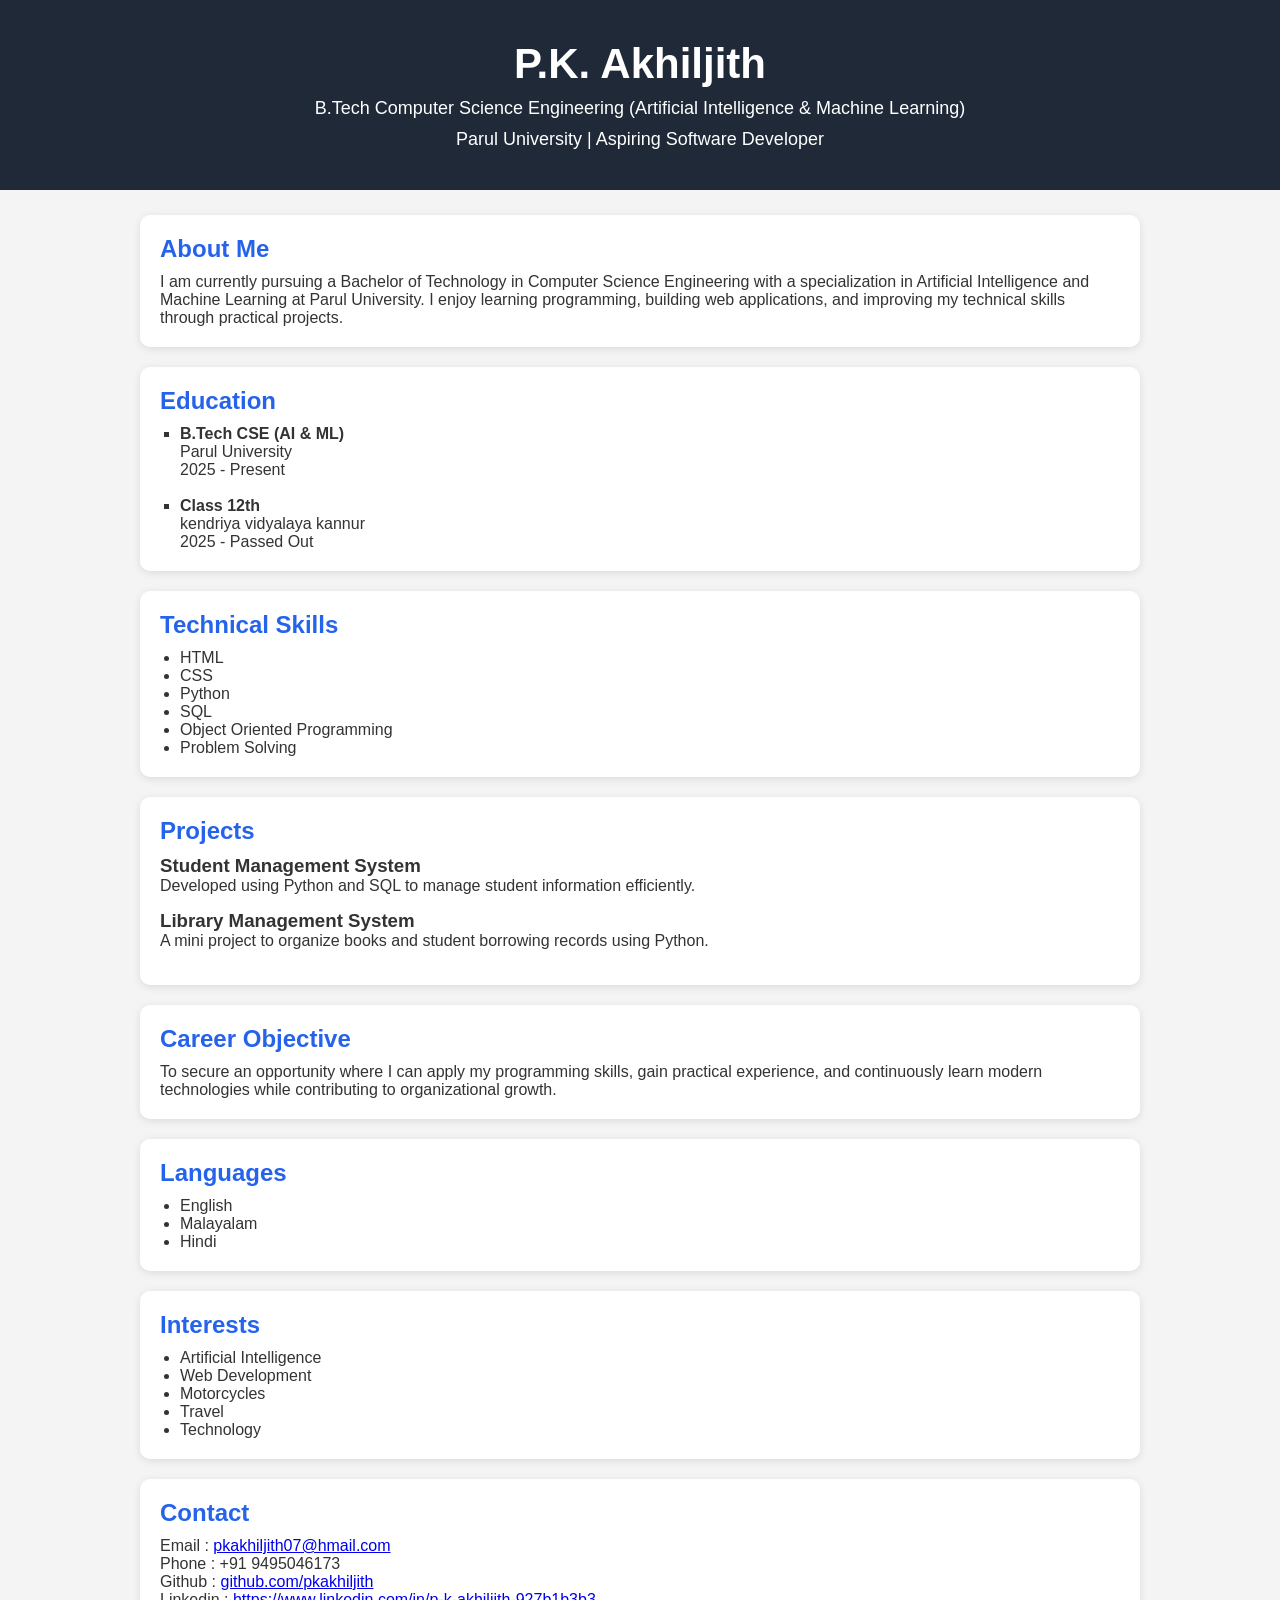
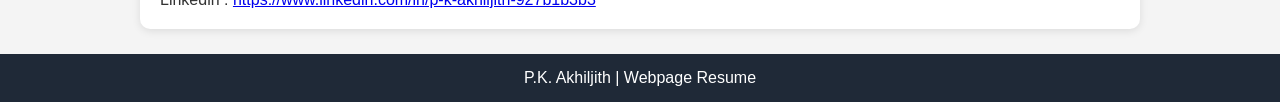
==== index.html @ 29f677d1 "Add files via upload" ====
<!DOCTYPE html>
<html lang="en">
<head>
<meta charset="UTF-8">
<meta name="viewport" content="width=device-width, initial-scale=1.0">
<title>P.K. Akhiljith | Portfolio</title>

<style>
*{
    margin:0;
    padding:0;
    box-sizing:border-box;
    font-family:Arial, Helvetica, sans-serif;
}

body{
    background:#f4f4f4;
    color:#333;
}

header{
    background:#1f2937;
    color:white;
    text-align:center;
    padding:40px;
}

header h1{
    font-size:42px;
}

header p{
    margin-top:10px;
    font-size:18px;
}

.container{
    width:90%;
    max-width:1000px;
    margin:25px auto;
}

section{
    background:white;
    padding:20px;
    margin-bottom:20px;
    border-radius:10px;
    box-shadow:0 2px 8px rgba(0,0,0,.1);
}

h2{
    color:#2563eb;
    margin-bottom:10px;
}

ul{
    padding-left:20px;
}

.project{
    margin-bottom:15px;
}

footer{
    text-align:center;
    background:#1f2937;
    color:white;
    padding:15px;
    margin-top:20px;
}

.button{
    display:inline-block;
    margin-top:15px;
    padding:10px 20px;
    background:#2563eb;
    color:white;
    text-decoration:none;
    border-radius:5px;
}

.button:hover{
    background:#1d4ed8;
}
</style>

</head>

<body>

<header>

<h1>P.K. Akhiljith</h1>

<p>B.Tech Computer Science Engineering (Artificial Intelligence & Machine Learning)</p>

<p>Parul University | Aspiring Software Developer</p>

</header>

<div class="container">

<section>

<h2>About Me</h2>

<p>
I am currently pursuing a Bachelor of Technology in Computer Science Engineering
with a specialization in Artificial Intelligence and Machine Learning at
Parul University. I enjoy learning programming, building web applications,
and improving my technical skills through practical projects.
</p>

</section>

<section>

<h2>Education</h2>

<ul style="list-style-type:square;">

<li>
<strong>B.Tech CSE (AI & ML)</strong><br>
Parul University<br>
2025 - Present
</li>
<br>
<li>
    <strong>Class 12th</strong><br>
    kendriya vidyalaya kannur<br>
    2025 - Passed Out
</li>

</ul>

</section>

<section>

<h2>Technical Skills</h2>

<ul style="list-style-type:disc;">

<li>HTML</li>

<li>CSS</li>

<li>Python</li>

<li>SQL</li>

<li>Object Oriented Programming</li>

<li>Problem Solving</li>

</ul>

</section>

<section>

<h2>Projects</h2>

<div class="project">

<h3>Student Management System</h3>

<p>
Developed using Python and SQL to manage student information efficiently.
</p>

</div>

<div class="project">

<h3>Library Management System</h3>

<p>
A mini project to organize books and student borrowing records using Python.
</p>

</div>

</section>

<section>

<h2>Career Objective</h2>

<p>

To secure an opportunity where I can apply my programming skills,
gain practical experience, and continuously learn modern technologies
while contributing to organizational growth.

</p>

</section>

<section>

<h2>Languages</h2>

<ul>

<li>English</li>

<li>Malayalam</li>

<li>Hindi</li>

</ul>

</section>

<section>

<h2>Interests</h2>

<ul>

<li>Artificial Intelligence</li>

<li>Web Development</li>

<li>Motorcycles</li>

<li>Travel</li>

<li>Technology</li>

</ul>

</section>

<section>

<h2>Contact</h2>

<p>Email : <a href="pkakhiljith07@gmail.com">pkakhiljith07@hmail.com</a></p>

<p>Phone : +91 9495046173</p>

<p>Github : <a href="github.com/pkakhiljith">github.com/pkakhiljith</a></p>

<p>Linkedin : <a href="https://www.linkedin.com/in/p-k-akhiljith-927b1b3b3">https://www.linkedin.com/in/p-k-akhiljith-927b1b3b3</a></p>

</section>

</div> 

<footer>

<p>P.K. Akhiljith | Webpage Resume</p>

</footer>

</body>
</html>
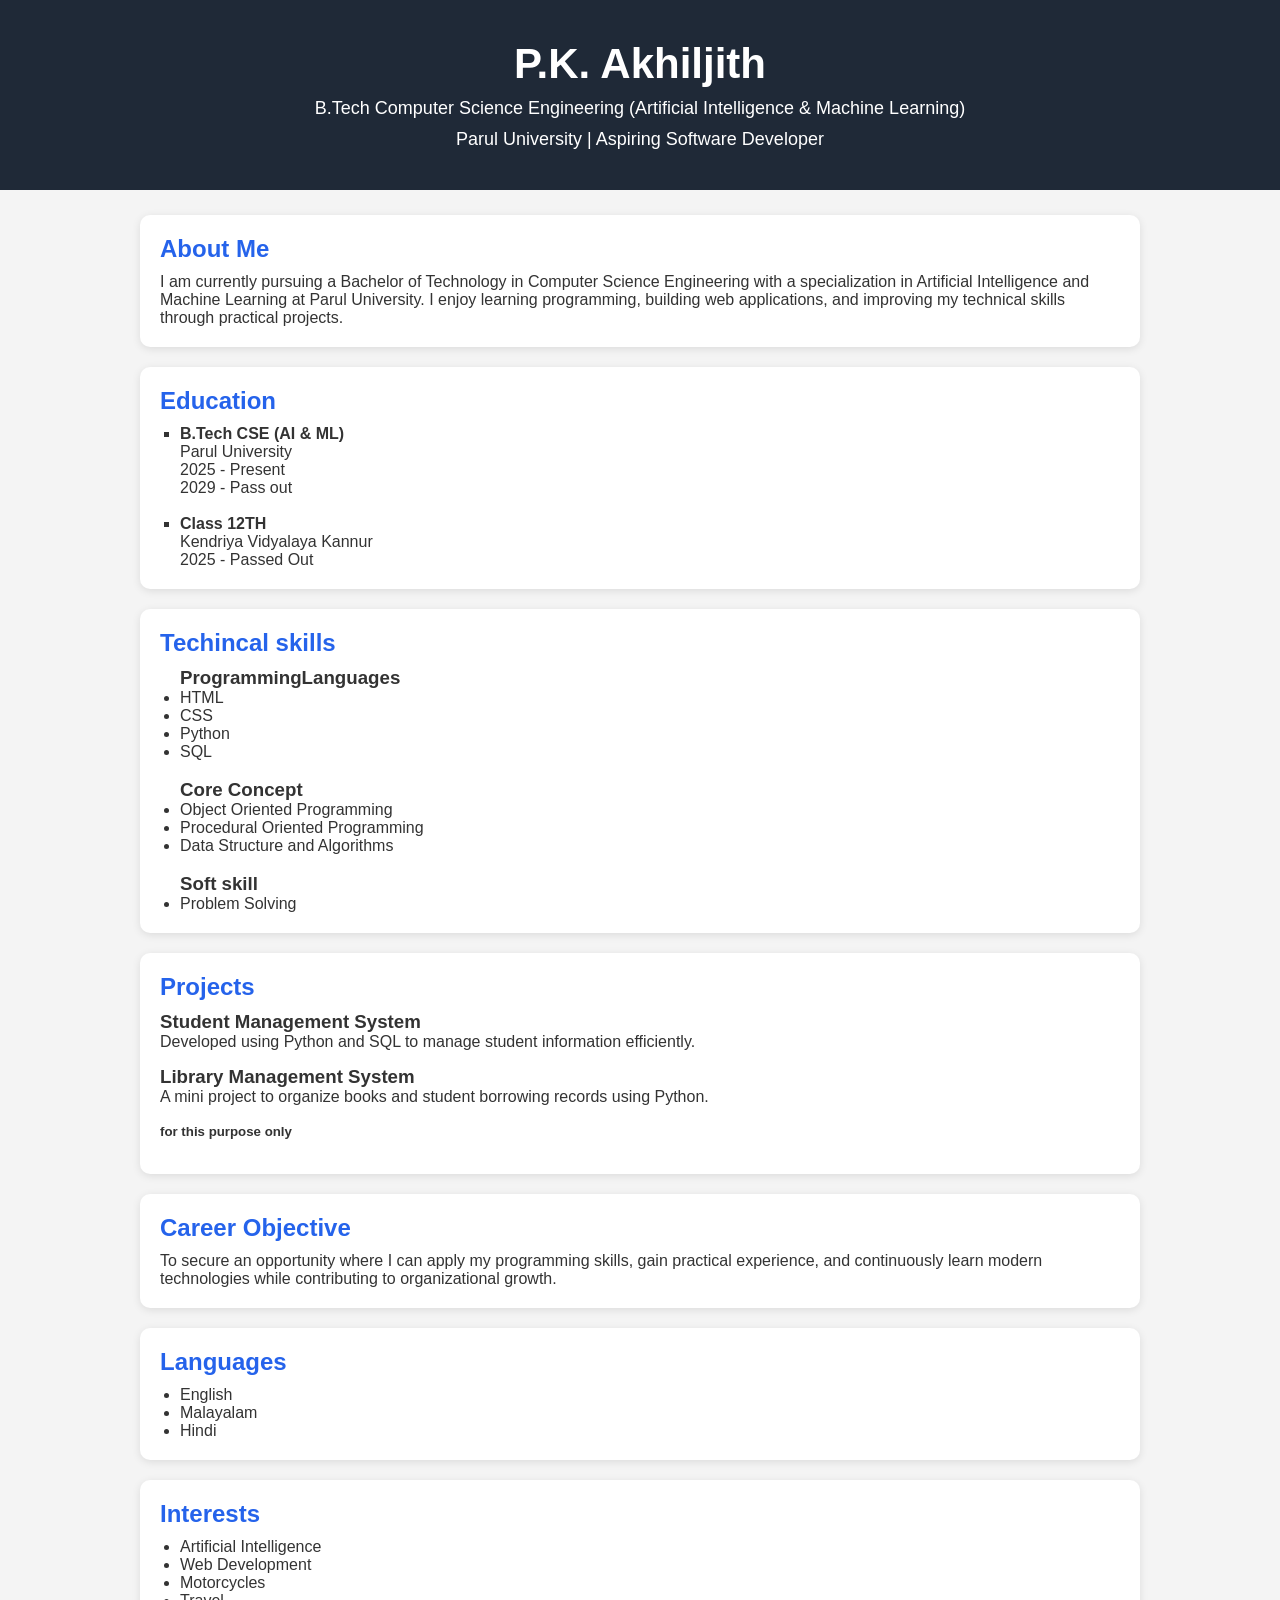
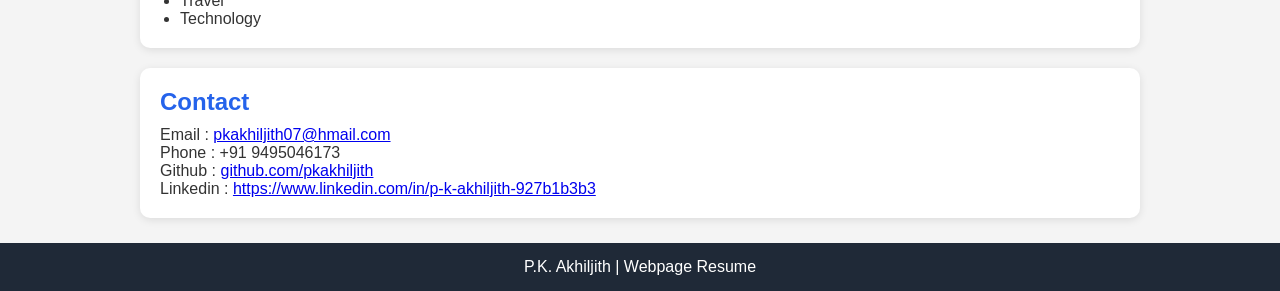
==== commit 56ab156a: "Add files via upload" ====
--- a/index.html
+++ b/index.html
@@ -102,7 +102,7 @@
 
 <section>
 
-<h2>About Me</h2>
+<h2><strong>About Me</strong></h2>
 
 <p>
 I am currently pursuing a Bachelor of Technology in Computer Science Engineering
@@ -115,19 +115,22 @@
 
 <section>
 
-<h2>Education</h2>
+<h2><strong>Education</strong></h2>
 
 <ul style="list-style-type:square;">
 
 <li>
 <strong>B.Tech CSE (AI & ML)</strong><br>
 Parul University<br>
-2025 - Present
+2025 - Present<br>
+2029 - Pass out
 </li>
-<br>
+
+<br>
+
 <li>
-    <strong>Class 12th</strong><br>
-    kendriya vidyalaya kannur<br>
+    <strong>Class 12TH</strong><br>
+    Kendriya Vidyalaya Kannur<br>
     2025 - Passed Out
 </li>
 
@@ -137,10 +140,12 @@
 
 <section>
 
-<h2>Technical Skills</h2>
+<h2><strong>Techincal skills</strong></h2>
 
 <ul style="list-style-type:disc;">
 
+<h3> <strong>ProgrammingLanguages</strong></h3>
+
 <li>HTML</li>
 
 <li>CSS</li>
@@ -149,8 +154,20 @@
 
 <li>SQL</li>
 
+<br>
+
+<h3><strong>Core Concept</strong></h3>
+
 <li>Object Oriented Programming</li>
 
+<li>Procedural Oriented Programming</li>
+
+<li>Data Structure and Algorithms</li>
+
+<br>
+
+<h3><strong> Soft skill</strong></h3>
+
 <li>Problem Solving</li>
 
 </ul>
@@ -159,11 +176,11 @@
 
 <section>
 
-<h2>Projects</h2>
+<h2><strong>Projects</strong></h2>
 
 <div class="project">
 
-<h3>Student Management System</h3>
+<h3><strong> Student Management System</strong></h3>
 
 <p>
 Developed using Python and SQL to manage student information efficiently.
@@ -173,19 +190,23 @@
 
 <div class="project">
 
-<h3>Library Management System</h3>
+<h3><strong>Library Management System</strong></h3>
 
 <p>
 A mini project to organize books and student borrowing records using Python.
 </p>
 
+<br>
+
+<h5>for this purpose only</h5>
+
 </div>
 
 </section>
 
 <section>
 
-<h2>Career Objective</h2>
+<h2><strong>Career Objective</strong></h2>
 
 <p>
 
@@ -199,26 +220,26 @@
 
 <section>
 
-<h2>Languages</h2>
+<h2><strong>Languages</strong></h2>
+
+<ul style="list-style-type:disc;">
+
+<li>English</li>
+
+<li>Malayalam</li>
+
+<li>Hindi</li>
+
+</ul>
+
+</section>
+
+<section>
+
+<h2><strong>Interests</strong></h2>
 
 <ul>
 
-<li>English</li>
-
-<li>Malayalam</li>
-
-<li>Hindi</li>
-
-</ul>
-
-</section>
-
-<section>
-
-<h2>Interests</h2>
-
-<ul>
-
 <li>Artificial Intelligence</li>
 
 <li>Web Development</li>
@@ -235,7 +256,7 @@
 
 <section>
 
-<h2>Contact</h2>
+<h2><strong>Contact</strong></h2>
 
 <p>Email : <a href="pkakhiljith07@gmail.com">pkakhiljith07@hmail.com</a></p>
 
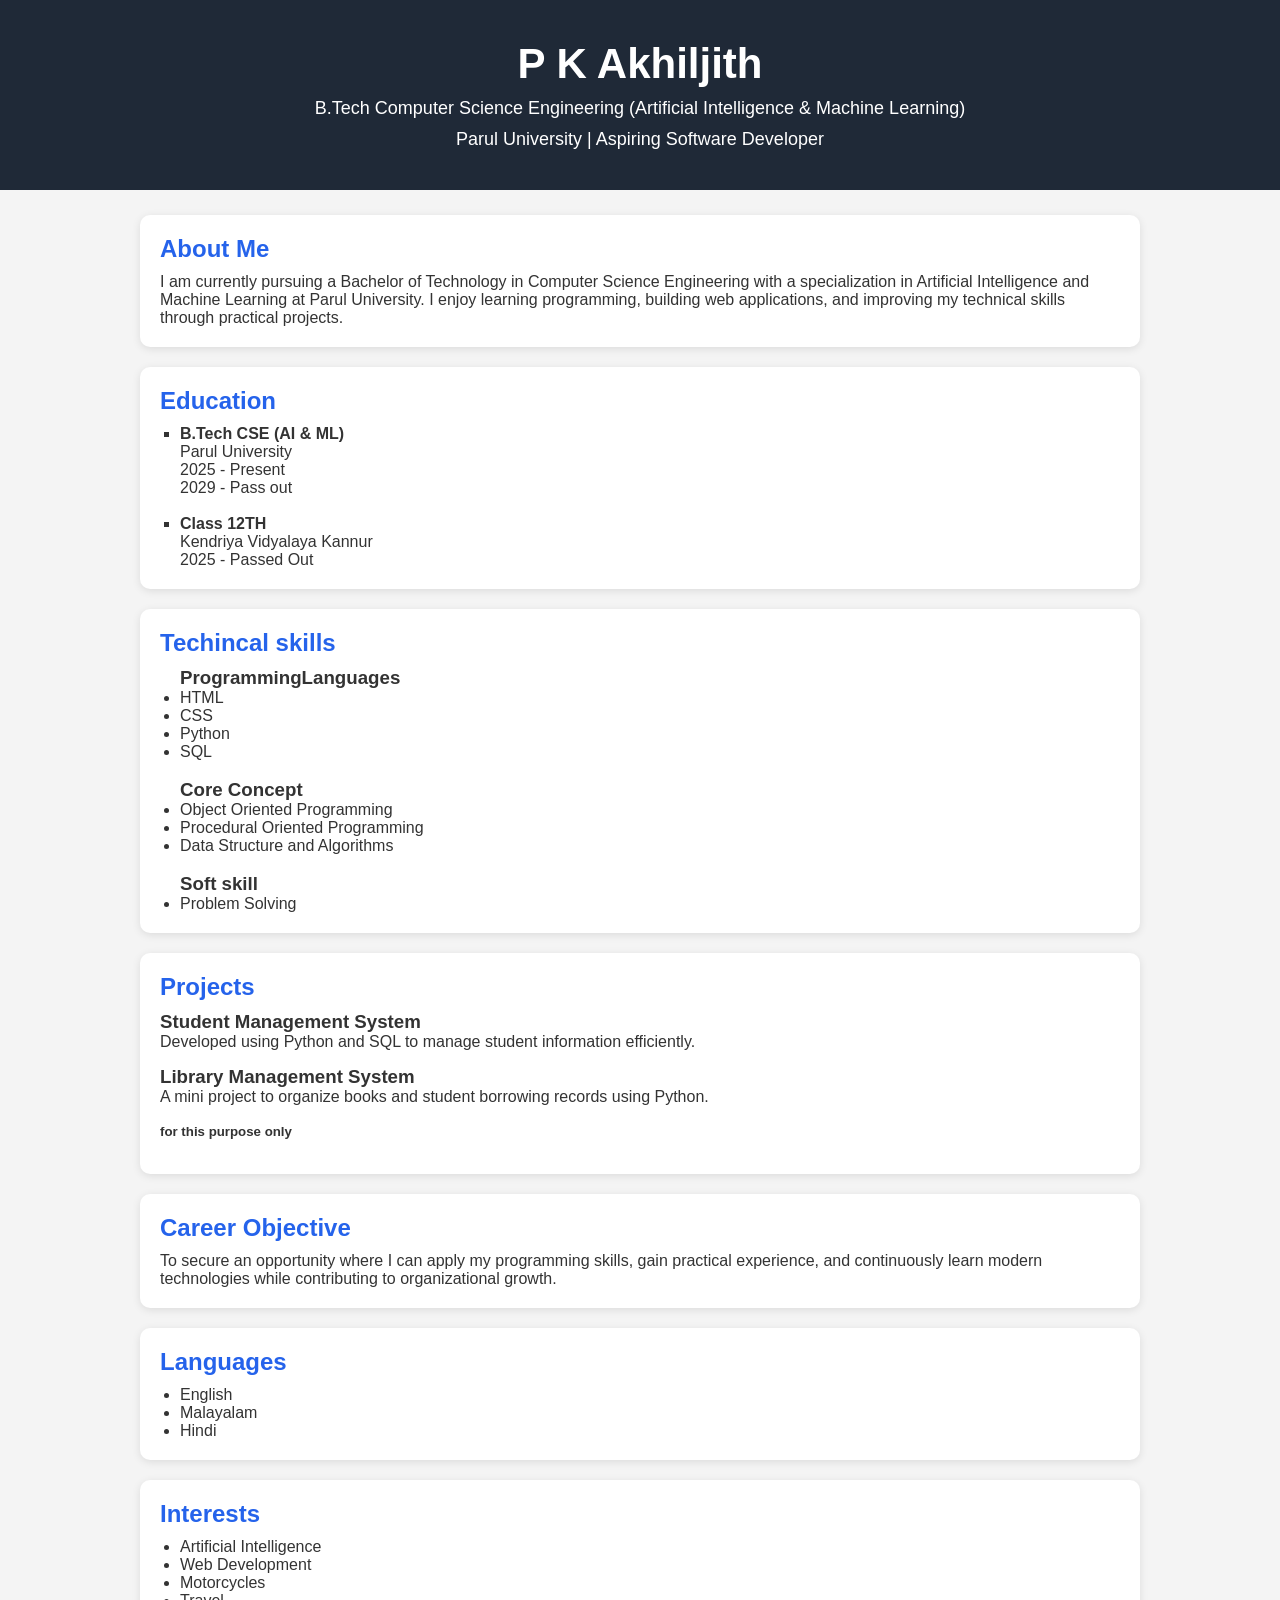
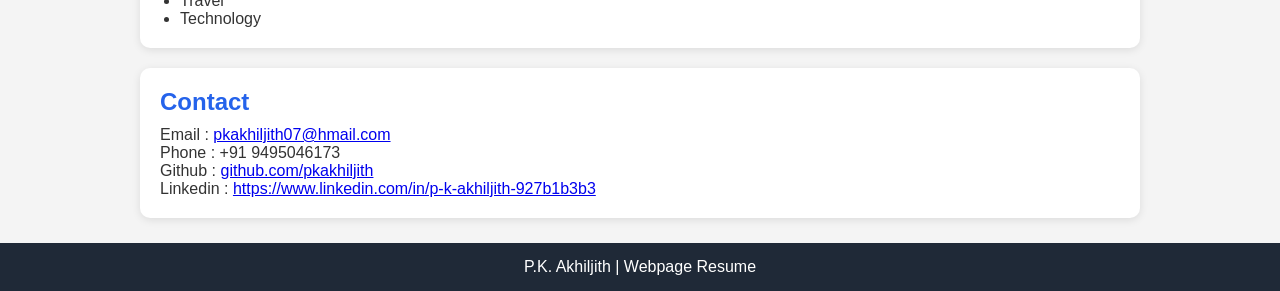
==== commit 88b5a14f: "Fix HTML encoding issues in index.html" ====
--- a/index.html
+++ b/index.html
@@ -90,7 +90,7 @@
 
 <header>
 
-<h1>P.K. Akhiljith</h1>
+<h1>P K Akhiljith</h1>
 
 <p>B.Tech Computer Science Engineering (Artificial Intelligence & Machine Learning)</p>
 
@@ -277,4 +277,4 @@
 </footer>
 
 </body>
-</html>+</html>
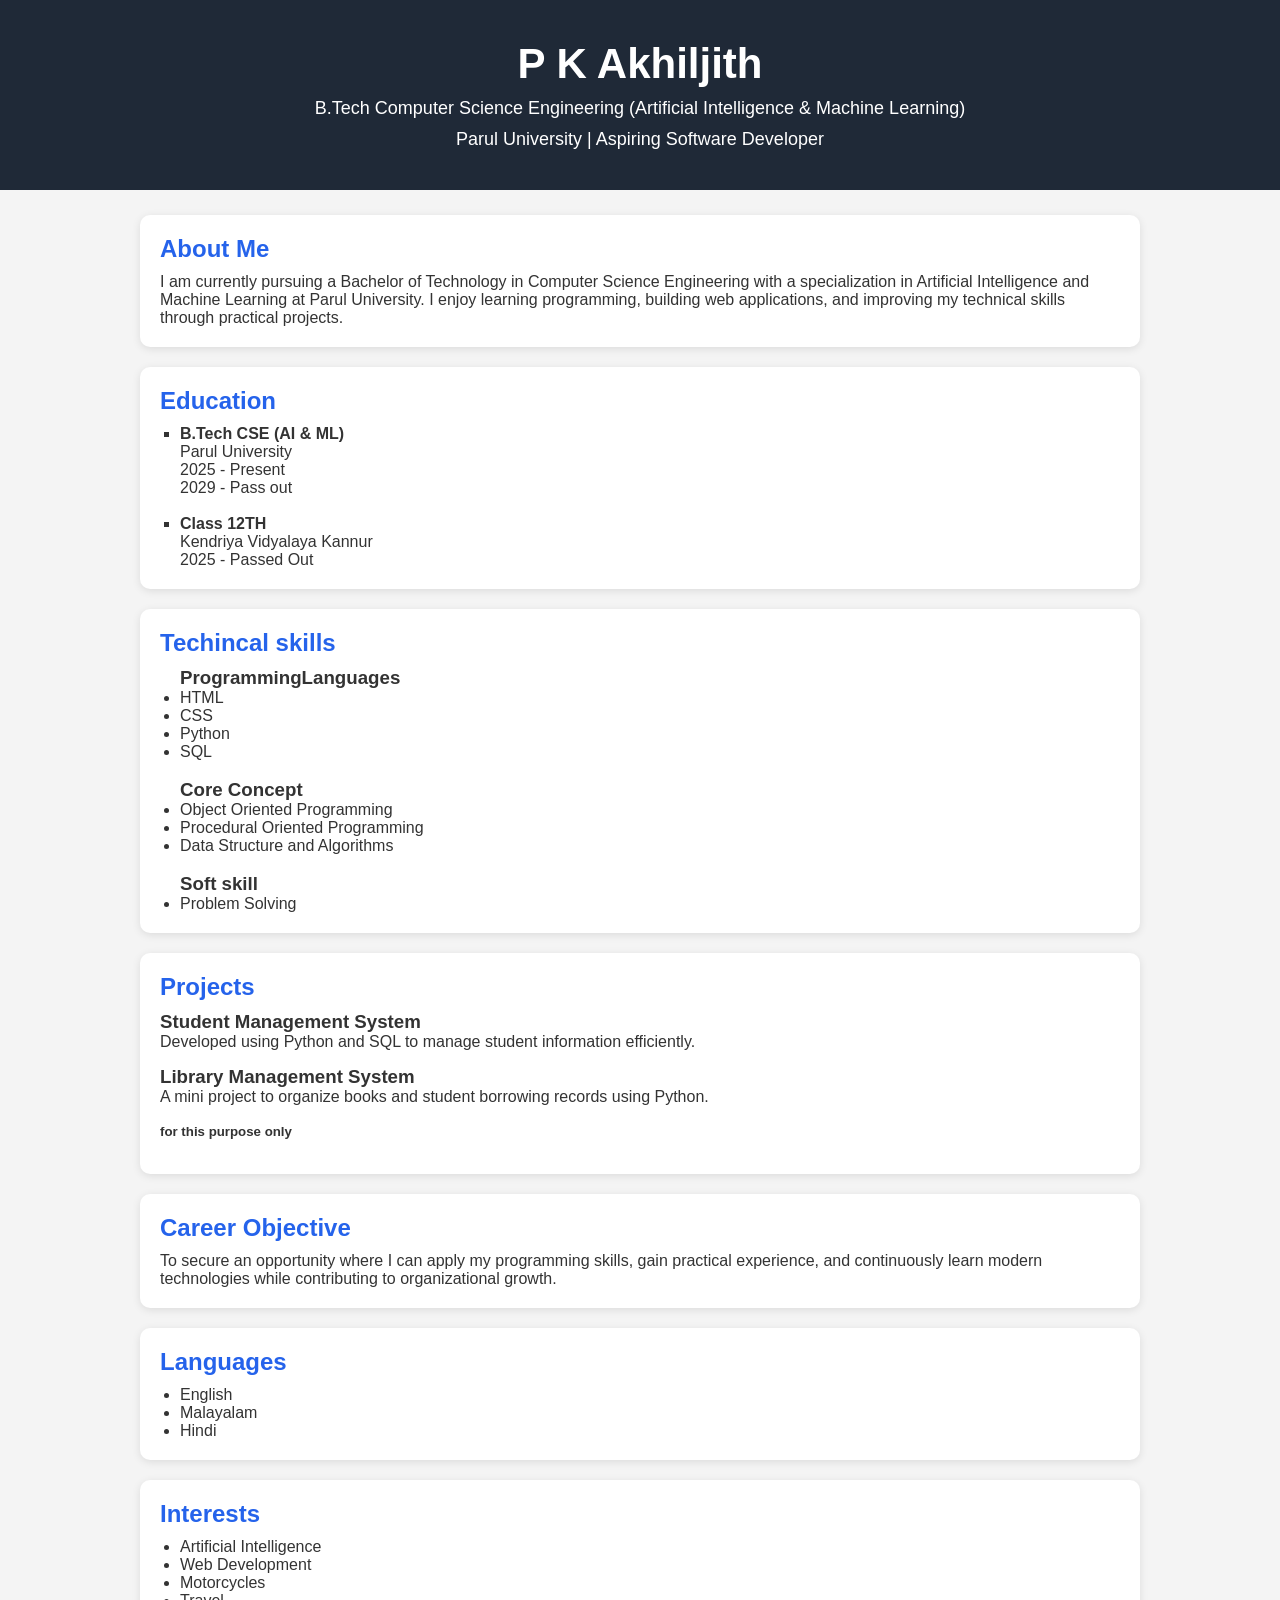
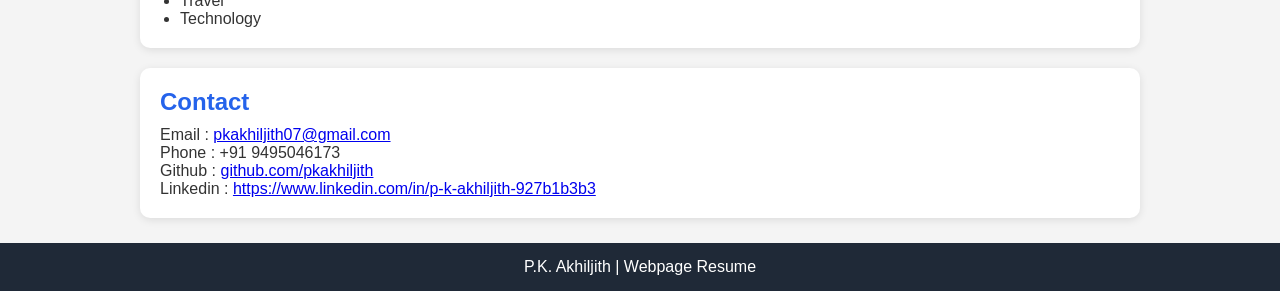
==== commit 332891d8: "Fix HTML formatting and update contact information" ====
--- a/index.html
+++ b/index.html
@@ -258,7 +258,7 @@
 
 <h2><strong>Contact</strong></h2>
 
-<p>Email : <a href="pkakhiljith07@gmail.com">pkakhiljith07@hmail.com</a></p>
+<p>Email : <a href="pkakhiljith07@gmail.com">pkakhiljith07@gmail.com</a></p>
 
 <p>Phone : +91 9495046173</p>
 
